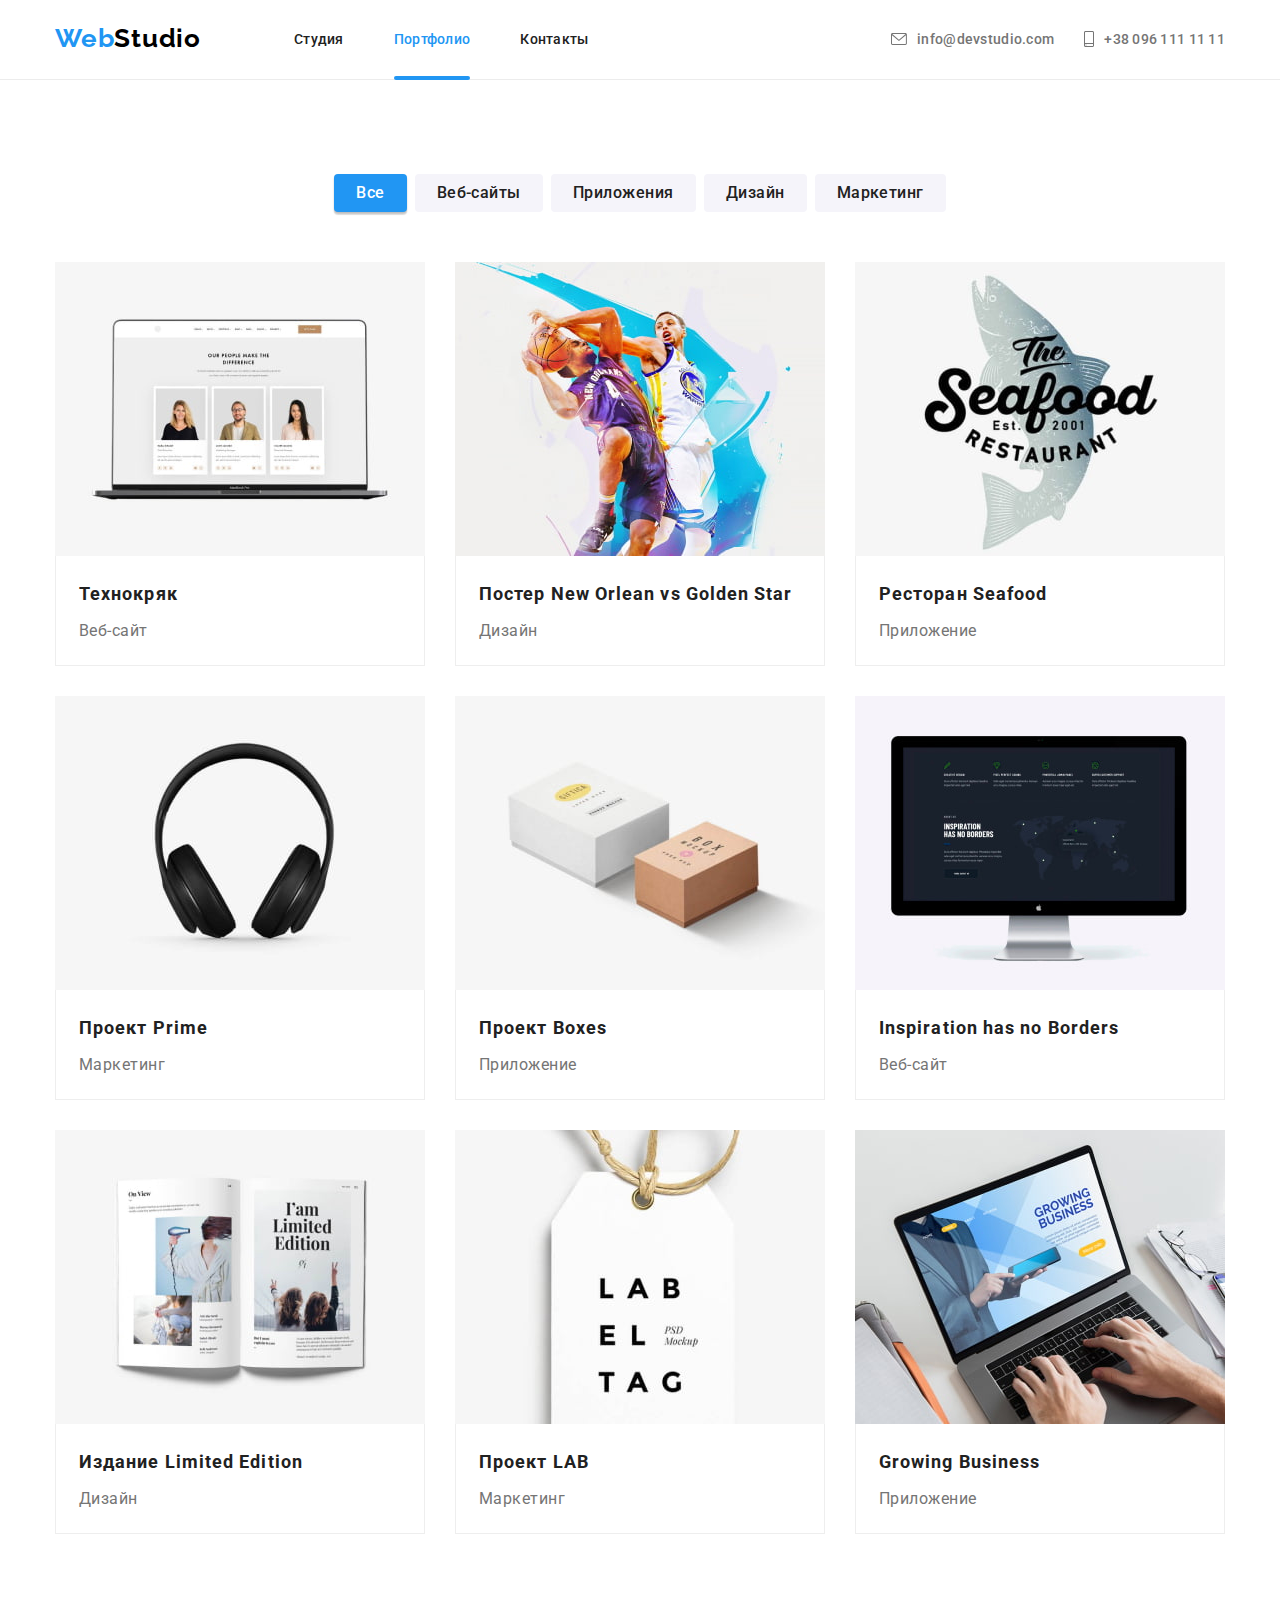
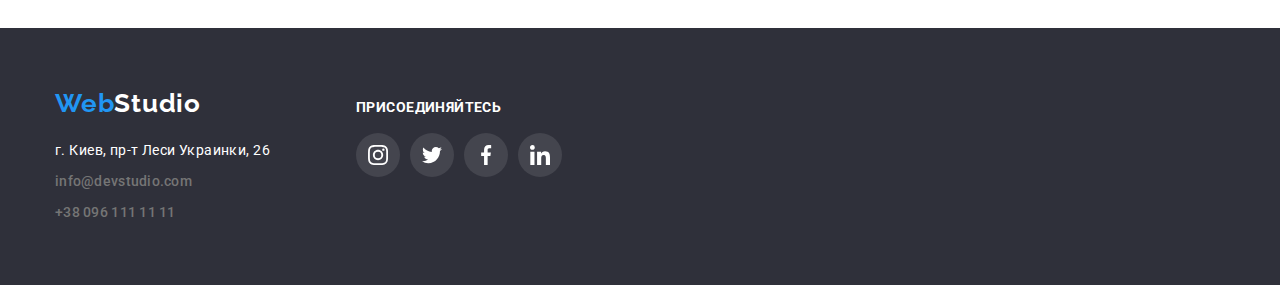
==== portfolio.html @ 07a6f189 "init" ====
<!doctype html>
<html lang="ru">
<head>
  <meta charset="UTF-8">
  <meta name="viewport" content="width=device-width, initial-scale=1.0">
  <meta http-equiv="X-UA-Compatible" content="ie=edge">
  <title>Портфолио</title>
  <meta name="description" content="Примеры наших работ">
  <meta name="keywords" content="web, studio, developer, design, website, сайт, разработка, веб, услуги">
  <link href="https://fonts.googleapis.com/css2?family=Raleway:wght@700&family=Roboto:wght@400;500;700;900&display=swap"
        rel="stylesheet">
  <link rel="stylesheet" href="css/modern-normalize.css">
  <link rel="stylesheet" href="css/styles.css">
</head>
<body class="page">
<header class="header">
  <div class="container">
    <a class="logo header__logo" href="index.html" title="на главную страницу - WebStudio"><span class="logo__prefix">Web</span>Studio</a>
    <nav class="navigation">
      <ul class="navigation__list">
        <li><a class="navigation__link" href="index.html" title="На главную страницу">Студия</a></li>
        <li><a class="navigation__link  navigation__link--active" href="portfolio.html" title="Посмотреть наши работы">Портфолио</a>
        </li>
        <li><a class="navigation__link" href="#" title="Связаться с нами">Контакты</a></li>
      </ul>
    </nav>
    <ul class="contacts">
      <li><a class="contacts__link contacts__link--email" href="mailto:info@devstudio.com">
        <svg width="16" height="12">
          <use xlink:href="images/icons-min.svg#email"></use>
        </svg>
        info@devstudio.com
      </a></li>
      <li><a class="contacts__link contacts__link--phone" href="tel:+380961111111">
        <svg width="10" height="16">
          <use xlink:href="images/icons-min.svg#phone"></use>
        </svg>
        +38 096 111 11 11
      </a></li>
    </ul>
  </div>
</header>

<main class="main portfolio">
  <h1 class="visually-hidden">Портфолио</h1>

  <section class="section">
    <div class="container portfolio__container">
      <ul class="filter">
        <li>
          <button class="button filter__button filter__button--active" type="button">Все</button>
        </li>
        <li>
          <button class="button filter__button" type="button">Веб-сайты</button>
        </li>
        <li>
          <button class="button filter__button" type="button">Приложения</button>
        </li>
        <li>
          <button class="button filter__button" type="button">Дизайн</button>
        </li>
        <li>
          <button class="button filter__button" type="button">Маркетинг</button>
        </li>
      </ul>

      <ul class="catalog">
        <li class="catalog__item">
          <a class="card" href="#" target="_blank" rel="nofollow noreferrer noopener">
            <img class="card__img" width="370" src="images/portfolio/tehno.jpg"
                 alt="Страница сайта с сотрудниками компании">
            <div class="card__description">
              <p class="card__text">Технокряк это современная площадка распространения коронавируса. Компании используют
                эту платформу для цифрового шпионажа и атак на защищённые сервера конкурентов.</p>
            </div>
            <div class="card__wrapper">
              <h3 class="card__title">Технокряк</h3>
              <p class="card__subtitle">Веб-сайт</p>
            </div>
          </a>
        </li>
        <li class="catalog__item">
          <a class="card" href="#" target="_blank" rel="nofollow noreferrer noopener">
            <img class="card__img" width="370" src="images/portfolio/orlean.jpg"
                 alt="Два парня играют в баскетбол">
            <div class="card__description">
              <p class="card__text">Lorem ipsum dolor sit amet, consectetur adipisicing elit. A assumenda consectetur
                corporis esse est excepturi, nemo quis rerum temporibus voluptatem.</p>
            </div>
            <div class="card__wrapper">
              <h3 class="card__title">Постер New Orlean vs Golden Star</h3>
              <p class="card__subtitle">Дизайн</p>
            </div>
          </a>
        </li>
        <li class="catalog__item">
          <a class="card" href="#" target="_blank" rel="nofollow noreferrer noopener">
            <img class="card__img" width="370" src="images/portfolio/seafood.jpg"
                 alt="Название компании на фоне рыбы">
            <div class="card__description">
              <p class="card__text">Lorem ipsum dolor sit amet, consectetur adipisicing elit. Aliquam consequatur error
                iste nam, nostrum officiis omnis pariatur quas tempore totam vel.</p>
            </div>
            <div class="card__wrapper">
              <h3 class="card__title">Ресторан Seafood</h3>
              <p class="card__subtitle">Приложение</p>
            </div>
          </a>
        </li>
        <li class="catalog__item">
          <a class="card" href="#" target="_blank" rel="nofollow noreferrer noopener">
            <img class="card__img" width="370" src="images/portfolio/prime.jpg"
                 alt="Большие наушники">
            <div class="card__description">
              <p class="card__text">Lorem ipsum dolor sit amet, consectetur adipisicing elit. Ducimus harum impedit ipsa
                nihil provident similique sit ullam velit, voluptas?</p>
            </div>
            <div class="card__wrapper">
              <h3 class="card__title">Проект Prime</h3>
              <p class="card__subtitle">Маркетинг</p>
            </div>
          </a>
        </li>
        <li class="catalog__item">
          <a class="card" href="#" target="_blank" rel="nofollow noreferrer noopener">
            <img class="card__img" width="370" src="images/portfolio/boxes.jpg"
                 alt="Две крафтовые коробочки">
            <div class="card__description">
              <p class="card__text">Lorem ipsum dolor sit amet, consectetur adipisicing elit. Assumenda consequuntur cum
                cupiditate dolores, explicabo id magnam magni non, perferendis perspiciatis quibusdam, voluptas!</p>
            </div>
            <div class="card__wrapper">
              <h3 class="card__title">Проект Boxes</h3>
              <p class="card__subtitle">Приложение</p>
            </div>
          </a>
        </li>
        <li class="catalog__item">
          <a class="card" href="#" target="_blank" rel="nofollow noreferrer noopener">
            <img class="card__img" width="370" src="images/portfolio/inspirations.jpg"
                 alt="На мониторе открыта страница сайта">
            <div class="card__description">
              <p class="card__text">Lorem ipsum dolor sit amet, consectetur adipisicing elit. Aut commodi culpa cum
                natus quaerat quibusdam soluta!</p>
            </div>
            <div class="card__wrapper">
              <h3 class="card__title">Inspiration has no Borders</h3>
              <p class="card__subtitle">Веб-сайт</p>
            </div>
          </a>
        </li>
        <li class="catalog__item">
          <a class="card" href="#" target="_blank" rel="nofollow noreferrer noopener">
            <img class="card__img" width="370" src="images/portfolio/limited.jpg"
                 alt="Книга в развернутом виде, с картинками">
            <div class="card__description">
              <p class="card__text">Lorem ipsum dolor sit amet, consectetur adipisicing elit. Aliquid dolore qui
                temporibus vitae. Dolor.</p>
            </div>
            <div class="card__wrapper">
              <h3 class="card__title">Издание Limited Edition</h3>
              <p class="card__subtitle">Дизайн</p>
            </div>
          </a>
        </li>
        <li class="catalog__item">
          <a class="card" href="#" target="_blank" rel="nofollow noreferrer noopener">
            <img class="card__img" width="370" src="images/portfolio/lab.jpg"
                 alt="Ярлык компании - Labeltag">
            <div class="card__description">
              <p class="card__text">Lorem ipsum dolor sit amet, consectetur adipisicing elit. Adipisci animi aspernatur
                beatae cumque, explicabo iure laudantium molestiae odit quibusdam temporibus. Distinctio error eum
                voluptate?</p>
            </div>
            <div class="card__wrapper">
              <h3 class="card__title">Проект LAB</h3>
              <p class="card__subtitle">Маркетинг</p>
            </div>
          </a>
        </li>
        <li class="catalog__item">
          <a class="card" href="#" target="_blank" rel="nofollow noreferrer noopener">
            <img class="card__img" width="370" src="images/portfolio/growing.jpg"
                 alt="На ноутбуке открыто приложение">
            <div class="card__description">
              <p class="card__text">Lorem ipsum dolor sit amet, consectetur adipisicing elit. Deleniti dicta dolorum eum
                laboriosam, provident ratione tempore vel voluptas? Aliquam?</p>
            </div>
            <div class="card__wrapper">
              <h3 class="card__title">Growing Business</h3>
              <p class="card__subtitle">Приложение</p>
            </div>
          </a>
        </li>
      </ul>
    </div>
  </section>

</main>

<footer class="footer">
  <div class="container">
    <div class="footer__column">
      <a class="logo footer__logo" href="/" title="на главную страницу - WebStudio"><span
        class="logo__prefix">Web</span>Studio</a>
      <address class="address">
        <ul class="address__list">
          <li><a class="address__main"
                 href="https://www.google.com.ua/maps/ms?msid=218324961284362248250.0004ea06cd32ef222b213&msa=0"
                 target="_blank" rel="noopener noreferrer nofollow">г. Киев, пр-т Леси Украинки, 26</a>
          </li>
          <li><a class="contacts__link contacts__link--email" href="mailto:info@devstudio.com">info@devstudio.com</a>
          </li>
          <li><a class="contacts__link contacts__link--phone" href="tel:+380961111111">+38 096 111 11 11</a></li>
        </ul>
      </address>
    </div>
    <div class="social footer__column">
      <p class="social__title">Присоединяйтесь</p>
      <ul class="social__list">
        <li><a class="social__link" href="https://instagram.com/" aria-label="instagram"
               rel="nofollow noopener noreferrer" target="_blank">
          <svg width="20" height="20">
            <use xlink:href="images/icons-min.svg#instagram"></use>
          </svg>
        </a></li>
        <li><a class="social__link" href="https://twitter.com/" aria-label="twitter"
               rel="nofollow noopener noreferrer" target="_blank">
          <svg width="20" height="20">
            <use xlink:href="images/icons-min.svg#twitter"></use>
          </svg>
        </a></li>
        <li><a class="social__link" href="https://facebook.com/" aria-label="facebook"
               rel="nofollow noopener noreferrer" target="_blank">
          <svg width="20" height="20">
            <use xlink:href="images/icons-min.svg#facebook"></use>
          </svg>
        </a></li>
        <li><a class="social__link" href="https://linkedin.com/" aria-label="linkedin"
               rel="nofollow noopener noreferrer" target="_blank">
          <svg width="20" height="20">
            <use xlink:href="images/icons-min.svg#linkedin"></use>
          </svg>
        </a></li>
      </ul>
    </div>
  </div>
</footer>
</body>
</html>
---- css/styles.css ----
:root {
  --main-color: #2196F3;
  --main-color-hover: #188CE8;
  --bg-color: #2F303A;
  --text-color: #212121;
  --title-color: #ffffff;
  --address-color: #757575;
  --border-color: #ECECEC;
  --logo-color: #000000;
  --team-bg-color: #F5F4FA;
  --card-color: #FFFFFF;
  --card-border-color: #EEEEEE;
  --disabled-button-text-color: rgba(255, 255, 255, 0.3);
  --disabled-button-color: rgba(33, 150, 243, 0.3);
  --icons-color: #AFB1B8;
  --intro-filter: rgba(47, 48, 58, 0.4);
  --social-link-color: rgba(255, 255, 255, 0.1);
  --close-button-color: #000000;
}

*, *::before, *::after {
  box-sizing: border-box;
}

img {
  display: block;
  max-width: 100%;
  height: auto;
}

[hidden] {
  display: none;
}

.visually-hidden {
  position: absolute;
  width: 1px;
  height: 1px;
  margin: -1px;
  border: 0;
  padding: 0;
  white-space: nowrap;
  clip-path: inset(100%);
  clip: rect(0 0 0 0);
  overflow: hidden;
  opacity: 0;
}

.page {
  margin: 0;
  padding: 0;

  font-family: "Roboto", "Arial", sans-serif;
  font-size: 14px;
  font-weight: 400;
  color: var(--text-color);
}

.container {
  max-width: 1200px;
  padding: 0 15px;
  margin: 0 auto;
}


/* --- header --- */

.header {
  padding-top: 24px;
  padding-bottom: 25px;
  border-bottom: 1px solid var(--border-color);
}

.header .container {
  display: flex;
  flex-wrap: wrap;
  align-items: center;
  row-gap: 50px;
}

.logo {
  display: inline-block;

  font-family: Raleway, sans-serif;
  font-size: 26px;
  font-weight: 700;
  letter-spacing: 0.03em;
  color: var(--logo-color);
  text-decoration: none;
}

.logo__prefix {
  color: var(--main-color);
}

.header__logo {
  margin-right: 93px;
}

.navigation__list {
  display: flex;
  flex-wrap: wrap;
  column-gap: 50px;
  row-gap: 15px;

  list-style: none;
  padding: 0;
  margin: 0;
}

.navigation__link {
  padding: 6px 0;

  letter-spacing: 0.02em;
  font-weight: 500;
  color: inherit;
  text-decoration: none;

  transition: color 250ms cubic-bezier(0.4, 0, 0.2, 1);
}

.navigation__link--active,
.navigation__link:hover,
.navigation__link:focus-visible {
  color: var(--main-color);
}

.navigation__link--active {
  position: relative;
}

.navigation__link--active::after {
  content: "";
  position: absolute;
  left: 0;
  bottom: -27px;

  height: 4px;
  width: 100%;

  border-radius: 2px;
  background-color: var(--main-color);
}

.contacts {
  display: flex;
  flex-wrap: wrap;
  column-gap: 30px;
  row-gap: 15px;

  list-style: none;
  padding: 0;
  margin: 0;

  margin-left: auto;
}

.contacts__link {
  display: flex;
  align-items: center;

  padding-top: 6px;
  padding-bottom: 6px;

  font-weight: 500;
  letter-spacing: 0.02em;
  color: var(--address-color);
  text-decoration: none;

  transition: color 250ms cubic-bezier(0.4, 0, 0.2, 1);
}

.contacts__link:hover,
.contacts__link:focus-visible {
  color: var(--main-color);
}

.contacts__link svg {
  margin-right: 10px;
}


/* --- section --- */

.section {
  padding-top: 94px;
  padding-bottom: 94px;
}


/* --- intro --- */

.intro {
  background-color: var(--bg-color);
}

.intro.section {
  padding: 0;
}

.intro .container {
  max-width: 1600px;
  text-align: center;

  padding-top: 200px;
  padding-bottom: 200px;

  background:
    linear-gradient(to right, var(--intro-filter), var(--intro-filter)),
    url("../images/intro/bg.jpg") no-repeat center;
  background-size: auto, cover;
}

.intro .container > *:not(:last-child) {
  margin-bottom: 30px;
}

.intro__title {
  width: 696px;

  text-align: center;
  margin: 0 auto;

  font-size: 44px;
  line-height: 1.363;
  font-weight: 900;
  letter-spacing: 0.06em;
  text-transform: uppercase;
  color: var(--title-color);
}

.button {
  width: 200px;
  min-height: 50px;
  padding: 0 22px;

  font-size: 16px;
  font-weight: 700;
  line-height: 1.875;
  letter-spacing: 0.06em;
  text-align: center;

  border: none;
  border-radius: 4px;
  cursor: pointer;
  color: var(--title-color);
  background-color: var(--main-color);

  transition:
    color 250ms cubic-bezier(0.4, 0, 0.2, 1),
    background-color 250ms cubic-bezier(0.4, 0, 0.2, 1),
    box-shadow 250ms cubic-bezier(0.4, 0, 0.2, 1);
}

.button:hover,
.button:focus-visible {
  background-color: var(--main-color-hover);
}

.button:disabled {
  cursor: default;
  color: var(--disabled-button-text-color);
  background-color: var(--disabled-button-color);
}


/* --- advantages --- */

.advantages.section {
  padding-bottom: calc(94px / 2);
}

.advantages__list {
  display: grid;
  grid-template-columns: repeat(auto-fill, minmax(270px, 1fr));
  grid-column-gap: 30px;
  grid-row-gap: 15px;

  list-style: none;
  padding: 0;
  margin: 0;
}

.advantages__item {
  outline-offset: 5px;
}

.advantages__item > * {
  margin: 0;
}

.advantages__item > *:not(:last-child) {
  margin-bottom: 12px;
}

.advantages__title {
  font-size: 14px;
  font-weight: 700;
  letter-spacing: 0.03em;
  text-transform: uppercase;
}

.advantages__description {
  line-height: 1.714;
  letter-spacing: 0.03em;
  color: var(--address-color);
}

.advantages__img {
  display: flex;
  justify-content: center;
  align-items: center;

  height: 120px;

  border-radius: 4px;
  background-color: var(--team-bg-color);
}

.item-advantages .advantages__img {
  margin-bottom: 30px;
}


/* --- services --- */

.services.section {
  padding-top: calc(94px / 2);
}

.services {
  padding-top: 0;
}

.services__title {
  text-align: center;

  font-weight: 700;
  font-size: 36px;
  letter-spacing: 0.03em;

  margin-top: 0;
  margin-bottom: 50px;
}

.services__list {
  display: grid;
  grid-gap: 30px;
  grid-template-columns: repeat(auto-fill, 370px);
  justify-content: center;

  list-style: none;
  margin: 0;
  padding: 0;
  line-height: 1;
}

.services__item {
  position: relative;
}

.item-services__wrapper {
  position: absolute;
  left: 0;
  bottom: 0;

  display: flex;
  justify-content: center;
  align-items: center;

  padding: 15px 25px;

  width: 100%;
  height: 70px;
  overflow: hidden;

  font-weight: 700;
  letter-spacing: 0.03em;
  text-transform: uppercase;
  color: var(--title-color);

  background-color: rgba(47, 48, 58, 0.8);
}

.item-services__title {
  margin: 0;

  white-space: nowrap;
  overflow: hidden;
  text-overflow: ellipsis;
}


/* --- team --- */

.team {
  background-color: var(--team-bg-color);
}

.team .services__title {
  margin-top: 0;
}

.team__list {
  display: grid;
  grid-gap: 30px;
  grid-template-columns: repeat(auto-fill, 270px);
  justify-content: center;

  list-style: none;
  margin: 0;
  padding: 0;
}

.card {
  text-align: center;
  font-size: 16px;
  letter-spacing: 0.03em;

  overflow: hidden;

  background-color: var(--card-color);
  box-shadow:
    0 1px 3px 0 rgba(0, 0, 0, 0.12),
    0 1px 1px 0 rgba(0, 0, 0, 0.14),
    0 2px 1px 0 rgba(0, 0, 0, 0.2);
  border-bottom-right-radius: 4px;
  border-bottom-left-radius: 4px;
}

.card__wrapper {
  padding: 30px 22px;
}

.card__wrapper > * {
  margin: 0;
}

.card__wrapper > *:not(:last-child) {
  margin-bottom: 10px;
}

.card__title {
  font-size: inherit;
  font-weight: 500;
}

.card__subtitle {
  color: var(--address-color);
}

.card .social__list {
  margin-top: 16px;
}

.social__list {
  display: flex;
  flex-wrap: wrap;
  align-items: center;
  justify-content: center;
  gap: 10px;

  width: 100%;

  padding: 0;
  margin: 0;
  list-style: none;
}

.social__link {
  display: flex;
  justify-content: center;
  align-items: center;

  width: 44px;
  height: 44px;

  border-radius: 50%;
  color: var(--icons-color);

  transition:
    color 250ms cubic-bezier(0.4, 0, 0.2, 1),
    background-color 250ms cubic-bezier(0.4, 0, 0.2, 1);
}

.social__link:hover,
.social__link:focus-visible {
  background-color: var(--main-color);
  color: var(--title-color);
}


/* --- clients --- */

.clients__list {
  display: flex;
  flex-wrap: wrap;
  justify-content: center;
  align-items: center;
  gap: 30px;

  padding: 0;
  margin: 0;
  list-style: none;
}

.clients__link {
  display: flex;
  align-items: center;
  justify-content: center;

  width: 170px;
  height: 92px;

  color: var(--icons-color);
  border-radius: 4px;
  border: 1px solid var(--icons-color);

  transition:
    color 250ms cubic-bezier(0.4, 0, 0.2, 1),
    border-color 250ms cubic-bezier(0.4, 0, 0.2, 1);
}

.clients__link:hover,
.clients__link:focus-visible {
  color: var(--main-color);
  border-color: var(--main-color);
}


/* --- footer --- */

.footer {
  padding-top: 60px;
  padding-bottom: 60px;
  background-color: var(--bg-color);
}

.footer .container {
  display: flex;
  flex-wrap: wrap;
  align-items: baseline;
  column-gap: 70px;
  row-gap: 30px;
}

.footer__logo {
  line-height: 1.2;
  margin-bottom: 20px;
  color: var(--title-color);
}

.footer__column {
  width: 231px;
}

.social.footer__column {
  width: auto;
}

.address__list {
  line-height: 1.714;
  letter-spacing: 0.03em;
  font-style: normal;

  list-style: none;
  margin: 0;
  padding: 0;
}

.address__list > *:not(:last-child) {
  margin-bottom: 7px;
}

.address__main {
  line-height: inherit;
  color: var(--title-color);
  text-decoration: none;
}

.address .contacts__link {
  padding: 0;
  line-height: inherit;
}

.footer .social__title {
  font-weight: 700;
  letter-spacing: 0.03em;
  color: var(--title-color);
  text-transform: uppercase;

  margin-top: 0;
  margin-bottom: 18px;
}

.footer .social__link {
  background-color: var(--social-link-color);
}

.footer .social__link svg {
  color: var(--title-color);
}

.footer .social__link:hover,
.footer .social__link:focus-visible {
  background-color: var(--main-color);
}


/* --- portfolio --- */

.portfolio__container > *:not(:last-child) {
  margin-bottom: 50px;
}

.filter,
.catalog {
  list-style: none;
  margin: 0;
  padding: 0;
}


/* --- filter --- */

.filter {
  display: flex;
  flex-wrap: wrap;
  justify-content: center;
  gap: 8px;
}

.filter__button {
  min-height: 38px;
  width: auto;

  font-weight: 500;
  line-height: 1.625;
  letter-spacing: 0.03em;

  color: inherit;
  background-color: var(--team-bg-color);
}

.filter__button--active,
.filter__button:hover,
.filter__button:focus-visible {
  background-color: var(--main-color);
  color: var(--title-color);
  box-shadow:
    0 3px 1px rgba(0, 0, 0, 0.1),
    0 1px 2px rgba(0, 0, 0, 0.08),
    0 2px 2px rgba(0, 0, 0, 0.12);
}


/* --- catalog --- */

.catalog {
  display: grid;
  grid-template-columns: repeat(auto-fill, 370px);
  justify-content: center;
  grid-gap: 30px;
}

.catalog .card {
  position: relative;
  display: block;

  color: inherit;
  text-decoration: none;

  box-shadow: none;
  border-radius: initial;

  transition:
    color 250ms cubic-bezier(0.4, 0, 0.2, 1),
    background-color 250ms cubic-bezier(0.4, 0, 0.2, 1),
    box-shadow 250ms cubic-bezier(0.4, 0, 0.2, 1);
}

.catalog .card:hover,
.catalog .card:focus-visible {
  box-shadow:
    0 1px 1px 0 rgba(0, 0, 0, 0.12),
    0 4px 4px 0 rgba(0, 0, 0, 0.6),
    1px 4px 6px 0 rgba(0, 0, 0, 0.16);
}

.catalog .card__img {
  display: block;
  max-width: 100%;
  height: auto;
}

.card__description {
  position: absolute;
  top: 0;
  left: 0;

  display: flex;
  align-items: center;

  height: 294px;
  width: 100%;
  overflow: hidden;

  padding: 24px;

  text-align: left;
  font-size: 18px;
  line-height: 1.556;
  letter-spacing: 0.03em;
  color: var(--title-color);

  background-color: rgba(33, 150, 243, 0.9);

  transform: translateY(100%);
  transition: transform 250ms cubic-bezier(0.4, 0, 0.2, 1);
}

.card__text {
  margin: 0;
}

.catalog .card:hover .card__description,
.catalog .card:focus-visible .card__description {
  transform: translateY(0);
}

.catalog .card__wrapper {
  position: relative;
  z-index: 10;

  text-align: left;
  padding: 20px 23px 19px;
  border: 1px solid var(--card-border-color);
  border-top: none;

  background-color: inherit;
}

.catalog .card__title {
  font-size: 18px;
  font-weight: 700;
  line-height: 2;
  letter-spacing: 0.06em;

  margin-bottom: 4px;
}

.catalog .card__subtitle {
  line-height: 1.875;
}


/* --- popup --- */

.popup {
  position: fixed;
  z-index: 1000;
  top: 0;
  left: 0;

  display: flex;
  justify-content: center;
  align-items: center;

  width: 100vw;
  height: 100vh;

  background-color: rgba(0, 0, 0, 0.2);
}

.popup__body {
  position: relative;

  width: 528px;
  min-height: 581px;

  border-radius: 4px;
  background-color: var(--card-color);
  box-shadow:
    0 1px 3px rgba(0, 0, 0, 0.12),
    0 1px 1px rgba(0, 0, 0, 0.14),
    0 2px 1px rgba(0, 0, 0, 0.2);
}

.popup__close {
  position: absolute;
  top: 8px;
  right: 8px;

  display: flex;
  align-items: center;
  justify-content: center;

  height: 30px;
  width: 30px;
  margin: 0;
  padding: 0;

  cursor: pointer;
  color: var(--close-button-color);
  border-radius: 50%;
  border: 1px solid rgba(0, 0, 0, 0.1);
  background-color: var(--card-color);
}

.popup__close:hover,
.popup__close:focus-visible {
  color: rgba(0, 0, 0, 0.7);
}

.popup.is-hidden {
  visibility: hidden;
  opacity: 0;
  pointer-events: none;

  transition:
    opacity 250ms cubic-bezier(0.4, 0, 0.2, 1),
    visibility 250ms cubic-bezier(0.4, 0, 0.2, 1);
}

.popup:not(.is-hidden) .popup__body {
  animation-name: bounce;
  animation-duration: 700ms;
  animation-timing-function: ease-out;
}

@keyframes bounce {
  0% {
    transform: translateY(-150%);
  }
  40% {
    transform: translateY(15%);
  }
  60% {
    transform: translateY(-15%);
  }
  80% {
    transform: translateY(10%);
  }
  90% {
    transform: translateY(-7%);
  }
  93% {
    transform: translateY(5%);
  }
  96% {
    transform: translateY(-3%);
  }
  100% {
    transform: translateY(0%);
  }
}
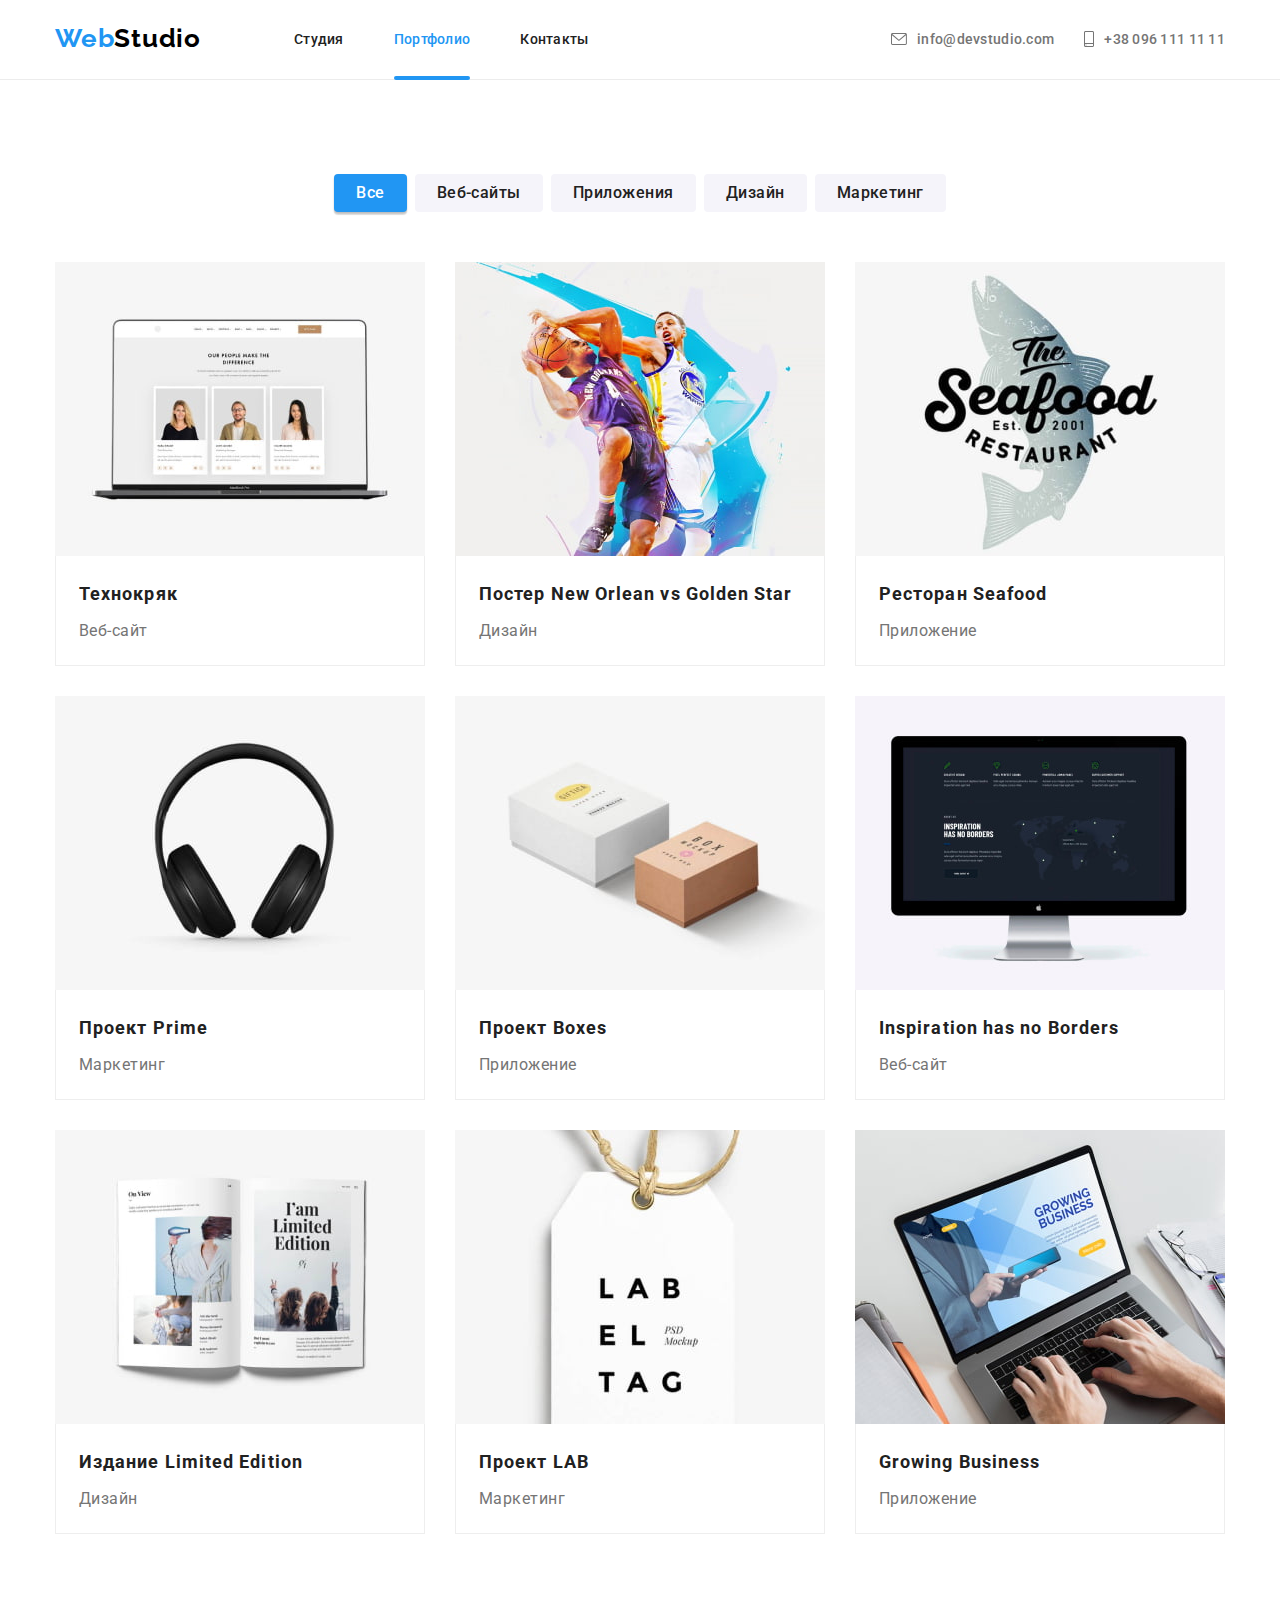
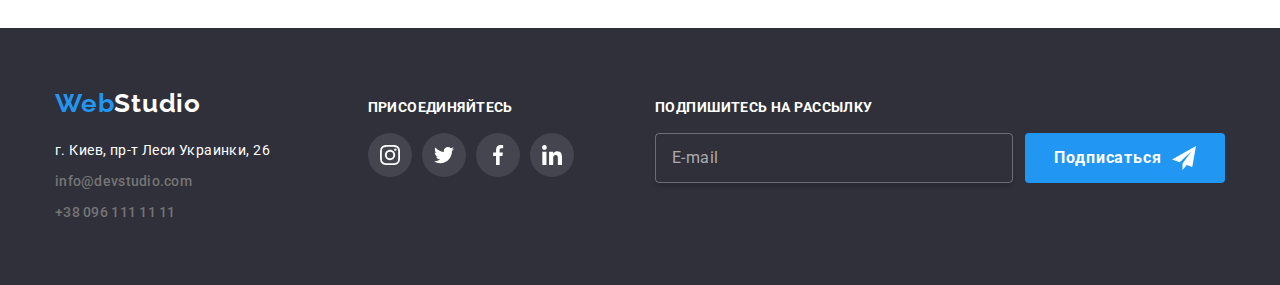
==== commit ac42dc93: "develop style(footer/modal) add subscribe form / contact form" ====
--- a/portfolio.html
+++ b/portfolio.html
@@ -244,6 +244,18 @@
         </a></li>
       </ul>
     </div>
+    <div class="subscribe footer__column">
+      <p class="social__title">Подпишитесь на рассылку</p>
+      <form class="subscribe__form" autocomplete="off">
+        <label class="label subscribe__label">
+          <input class="subscribe__input input" type="text" name="subscriber" placeholder="E-mail">
+        </label>
+        <button class="subscribe__button button" type="submit">
+          <span>Подписаться</span>
+          <svg width="24" height="24"><use xlink:href="images/icons-min.svg#btn-send"></use></svg>
+        </button>
+      </form>
+    </div>
   </div>
 </footer>
 </body>
--- a/css/styles.css
+++ b/css/styles.css
@@ -16,6 +16,8 @@
   --intro-filter: rgba(47, 48, 58, 0.4);
   --social-link-color: rgba(255, 255, 255, 0.1);
   --close-button-color: #000000;
+  --input-border-color: rgba(33, 33, 33, 0.2);
+  --placeholder-color: rgba(117, 117, 117, 0.5);
 }
 
 *, *::before, *::after {
@@ -60,6 +62,42 @@
   max-width: 1200px;
   padding: 0 15px;
   margin: 0 auto;
+}
+
+.label {
+  font-size: 12px;
+  color: var(--address-color);
+  user-select: none;
+}
+
+.input {
+  height: 40px;
+  width: auto;
+
+  border-radius: 4px;
+  border: 1px solid var(--input-border-color);
+}
+
+.textarea {
+  padding: 12px 16px;
+
+  resize: none;
+  border-radius: 4px;
+  border: 1px solid var(--input-border-color);
+}
+
+.input:focus,
+.textarea:focus {
+  border-color: var(--main-color);
+  transition:
+    border-color 250ms cubic-bezier(0.4, 0, 0.2, 1);
+}
+
+.input::placeholder,
+.textarea::placeholder {
+  font-size: 12px;
+  letter-spacing: 0.03em;
+  color: var(--placeholder-color);
 }
 
 
@@ -539,9 +577,9 @@
 .footer .container {
   display: flex;
   flex-wrap: wrap;
+  justify-content: space-between;
   align-items: baseline;
-  column-gap: 70px;
-  row-gap: 30px;
+  gap: 30px;
 }
 
 .footer__logo {
@@ -604,6 +642,45 @@
 .footer .social__link:hover,
 .footer .social__link:focus-visible {
   background-color: var(--main-color);
+}
+
+.subscribe {
+  width: auto;
+}
+
+.subscribe__form {
+  display: flex;
+  flex-wrap: wrap;
+  align-items: center;
+  gap: 12px;
+}
+
+.subscribe__input {
+  width: 358px;
+  height: 50px;
+
+  padding: 0 16px;
+
+  font-size: 16px;
+  line-height: 1.25;
+  letter-spacing: 0.03em;
+
+  color: var(--title-color);
+  border-color: rgba(255, 255, 255, 0.3);
+  background-color: transparent;
+  box-shadow: 0 4px 4px rgba(0, 0, 0, 0.15);
+}
+
+.subscribe__input::placeholder {
+  font: inherit;
+  color: rgba(255, 255, 255, 0.6);
+}
+
+.subscribe__button {
+  display: flex;
+  justify-content: center;
+  gap: 10px;
+  align-items: center;
 }
 
 
@@ -776,7 +853,7 @@
   position: relative;
 
   width: 528px;
-  min-height: 581px;
+  padding: 40px;
 
   border-radius: 4px;
   background-color: var(--card-color);
@@ -805,11 +882,14 @@
   border-radius: 50%;
   border: 1px solid rgba(0, 0, 0, 0.1);
   background-color: var(--card-color);
+
+  transition:
+    color 250ms cubic-bezier(0.4, 0, 0.2, 1);
 }
 
 .popup__close:hover,
 .popup__close:focus-visible {
-  color: rgba(0, 0, 0, 0.7);
+  color: var(--main-color);
 }
 
 .popup.is-hidden {
@@ -854,3 +934,121 @@
     transform: translateY(0%);
   }
 }
+
+.popup__title {
+  font-size: 20px;
+  font-weight: 700;
+  letter-spacing: 0.03em;
+
+  text-align: center;
+
+  margin-top: 0;
+  margin-bottom: 12px;
+}
+
+.popup__label {
+  position: relative;
+
+  display: flex;
+  flex-wrap: wrap;
+  row-gap: 4px;
+  column-gap: 9px;
+
+  margin-bottom: 10px;
+}
+
+.popup__label--textarea {
+  margin-bottom: 20px;
+}
+
+.popup__label--terms {
+  justify-content: center;
+  margin-bottom: 30px;
+
+  font-size: 14px;
+  letter-spacing: 0.03em;
+  line-height: 1.714;
+}
+
+.popup__checkbox {
+  height: 15px;
+  width: 16px;
+
+  display: flex;
+  align-items: center;
+  justify-content: center;
+
+  border-radius: 2px;
+  border: 2px solid var(--text-color);
+
+  align-self: center;
+  margin-bottom: 2px;
+
+  transition:
+    background-color 250ms cubic-bezier(0.4, 0, 0.2, 1),
+    border-color 250ms cubic-bezier(0.4, 0, 0.2, 1);
+}
+
+.popup__checkbox .icon-inline {
+  width: 13px;
+  height: 10px;
+
+  opacity: 0;
+  visibility: hidden;
+
+  transition:
+    opacity 250ms cubic-bezier(0.4, 0, 0.2, 1),
+    visibility 250ms cubic-bezier(0.4, 0, 0.2, 1);
+}
+
+.popup__input[type="checkbox"]:checked ~ .popup__checkbox {
+  border-color: var(--main-color);
+  background-color: var(--main-color);
+}
+
+.popup__input[type="checkbox"]:checked ~ .popup__checkbox .icon-inline {
+  opacity: 1;
+  visibility: visible;
+}
+
+.popup__checkbox:hover,
+.popup__input[type="checkbox"]:focus ~ .popup__checkbox {
+  cursor: pointer;
+  border-color: var(--main-color);
+}
+
+.popup__link {
+  font: inherit;
+  color: var(--main-color);
+}
+
+.popup__label .icon {
+  position: absolute;
+  bottom: 11px;
+  left: 12px;
+
+  width: 18px;
+  height: 18px;
+  color: var(--text-color);
+}
+
+.popup__input {
+  width: 100%;
+  padding-left: 42px;
+}
+
+.popup__input:focus ~ .icon {
+  color: var(--main-color);
+  transition:
+    color 250ms cubic-bezier(0.4, 0, 0.2, 1);
+}
+
+.popup__textarea {
+  width: 100%;
+  height: 120px;
+}
+
+.popup__button {
+  display: block;
+  margin: 0 auto;
+}
